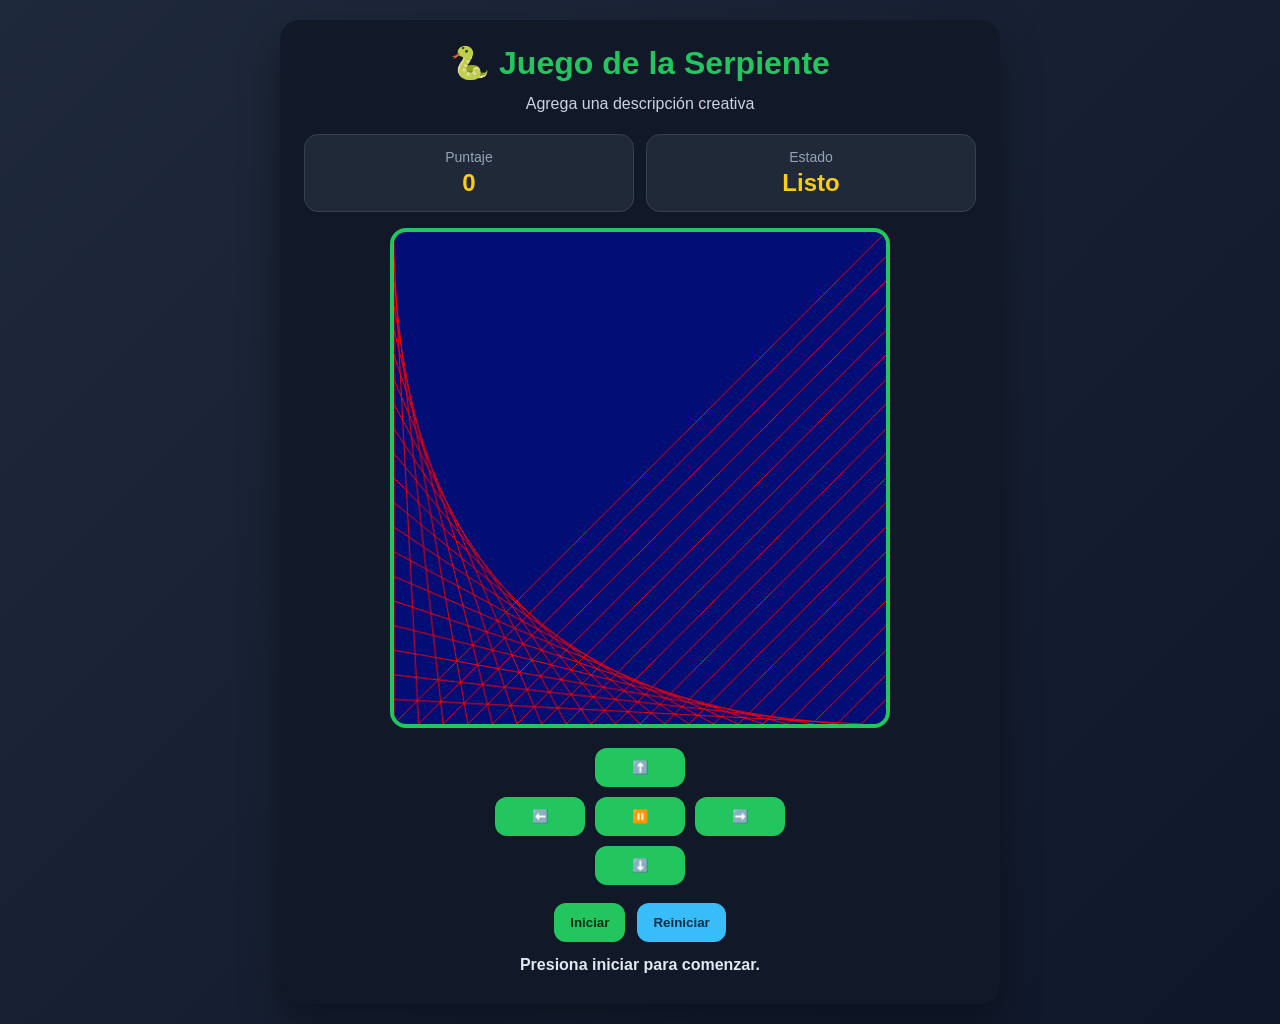
==== serpiente.html @ 64638114 "Taller Juego Serpiente. malla generada" ====
<!DOCTYPE html>
<html lang="es">
<head>
  <meta charset="UTF-8" />
  <meta name="viewport" content="width=device-width, initial-scale=1.0" />
  <title>Juego de la Serpiente - Taller</title>
   <link rel="stylesheet" href="serpiente.css">
</head>
<body>
  <main class="contenedor-juego">
    <h1>🐍 Juego de la Serpiente</h1>
    <p class="descripcion">
      Agrega una descripción creativa
    </p>

    <section class="panel-info">
      <div class="tarjeta-info">
        <span>Puntaje</span>
        <strong id="puntaje">0</strong>
      </div>
      <div class="tarjeta-info">
        <span>Estado</span>
        <strong id="estado">Listo</strong>
      </div>
    </section>

    <canvas id="canvasJuego" width="500" height="500" background="red"></canvas>

    <section class="controles">
      <button class="vacio">-</button>
      <button onclick="cambiarDireccion('arriba')">⬆️</button>
      <button class="vacio">-</button>

      <button onclick="cambiarDireccion('izquierda')">⬅️</button>
      <button onclick="pausarJuego()">⏸️</button>
      <button onclick="cambiarDireccion('derecha')">➡️</button>

      <button class="vacio">-</button>
      <button onclick="cambiarDireccion('abajo')">⬇️</button>
      <button class="vacio">-</button>
    </section>

    <section class="acciones">
      <button onclick="iniciarJuego()">Iniciar</button>
      <button class="secundario" onclick="reiniciarJuego()">Reiniciar</button>
    </section>

    <p id="mensaje" class="mensaje">Presiona iniciar para comenzar.</p>
  </main>

  <script src="serpiente.js"></script>
</body>
</html>
---- serpiente.css ----
* {
    box-sizing: border-box;
    margin: 0;
    padding: 0;
    font-family: Arial, Helvetica, sans-serif;
}

body {
    min-height: 100vh;
    background: linear-gradient(135deg, #1e293b, #0f172a);
    color: white;
    display: flex;
    justify-content: center;
    align-items: center;
    padding: 20px;
}

.contenedor-juego {
    width: 100%;
    max-width: 720px;
    background: #111827;
    border-radius: 20px;
    padding: 24px;
    box-shadow: 0 20px 40px rgba(0, 0, 0, 0.35);
    text-align: center;
}

h1 {
    margin-bottom: 10px;
    font-size: 32px;
    color: #22c55e;
}

.descripcion {
    margin-bottom: 18px;
    color: #cbd5e1;
    line-height: 1.5;
}

.panel-info {
    display: flex;
    justify-content: space-between;
    gap: 12px;
    margin-bottom: 16px;
    flex-wrap: wrap;
}

.tarjeta-info {
    flex: 1;
    min-width: 150px;
    background: #1f2937;
    padding: 14px;
    border-radius: 14px;
    border: 1px solid #374151;
}

.tarjeta-info span {
    display: block;
    font-size: 14px;
    color: #94a3b8;
    margin-bottom: 4px;
}

.tarjeta-info strong {
    font-size: 24px;
    color: #facc15;
}

canvas {
    width: 100%;
    max-width: 500px;
    background: #020d75;
    border: 4px solid #22c55e;
    border-radius: 16px;
    display: block;
    margin: 0 auto 20px auto;
}

.controles {
    display: grid;
    grid-template-columns: repeat(3, 90px);
    gap: 10px;
    justify-content: center;
    align-items: center;
    margin-bottom: 18px;
}

.controles button,
.acciones button {
    border: none;
    border-radius: 12px;
    padding: 12px 16px;
    background: #22c55e;
    color: #052e16;
    font-weight: bold;
    cursor: pointer;
    transition: 0.2s;
}

.controles button:hover,
.acciones button:hover {
    transform: scale(1.05);
    background: #86efac;
}

.vacio {
    visibility: hidden;
}

.acciones {
    display: flex;
    justify-content: center;
    gap: 12px;
    flex-wrap: wrap;
}

.acciones .secundario {
    background: #38bdf8;
    color: #082f49;
}

.mensaje {
    margin-top: 14px;
    color: #e2e8f0;
    min-height: 24px;
    font-weight: bold;
}

@media (max-width: 520px) {
    h1 {
        font-size: 24px;
    }

    .controles {
        grid-template-columns: repeat(3, 75px);
    }

    .controles button,
    .acciones button {
        padding: 10px;
    }
}
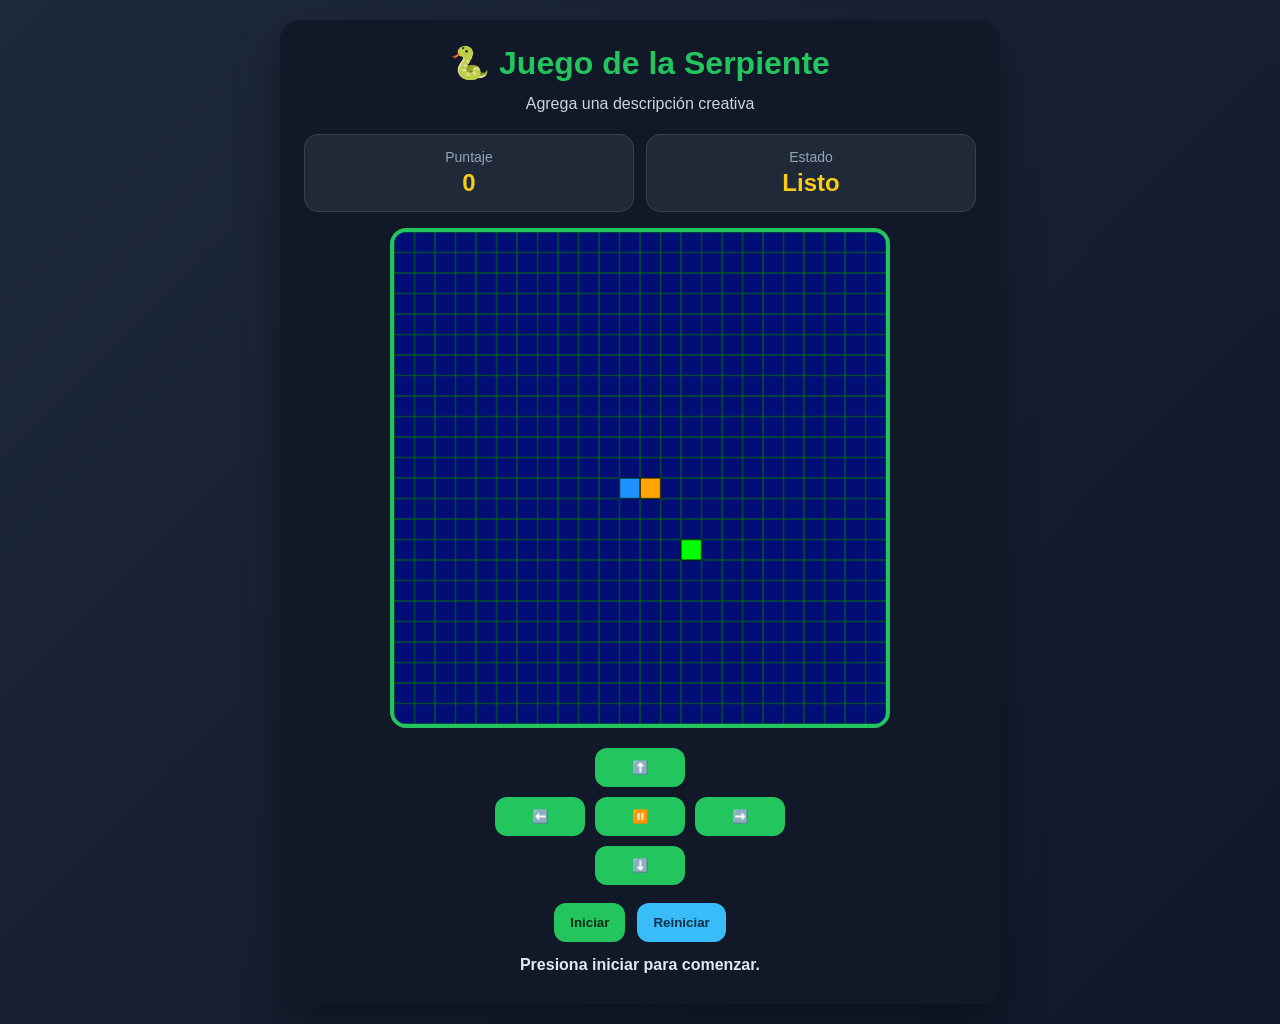
==== commit 2269e034: "PART4. Ordena codigo por fases, implementa Game Over, Reinicio y velocidad" ====
--- a/serpiente.html
+++ b/serpiente.html
@@ -4,7 +4,7 @@
   <meta charset="UTF-8" />
   <meta name="viewport" content="width=device-width, initial-scale=1.0" />
   <title>Juego de la Serpiente - Taller</title>
-   <link rel="stylesheet" href="serpiente.css">
+  <link rel="stylesheet" href="serpiente.css">
 </head>
 <body>
   <main class="contenedor-juego">
@@ -24,7 +24,7 @@
       </div>
     </section>
 
-    <canvas id="canvasJuego" width="500" height="500" background="red"></canvas>
+    <canvas id="canvasJuego" width="600" height="600" background="red"></canvas>
 
     <section class="controles">
       <button class="vacio">-</button>
